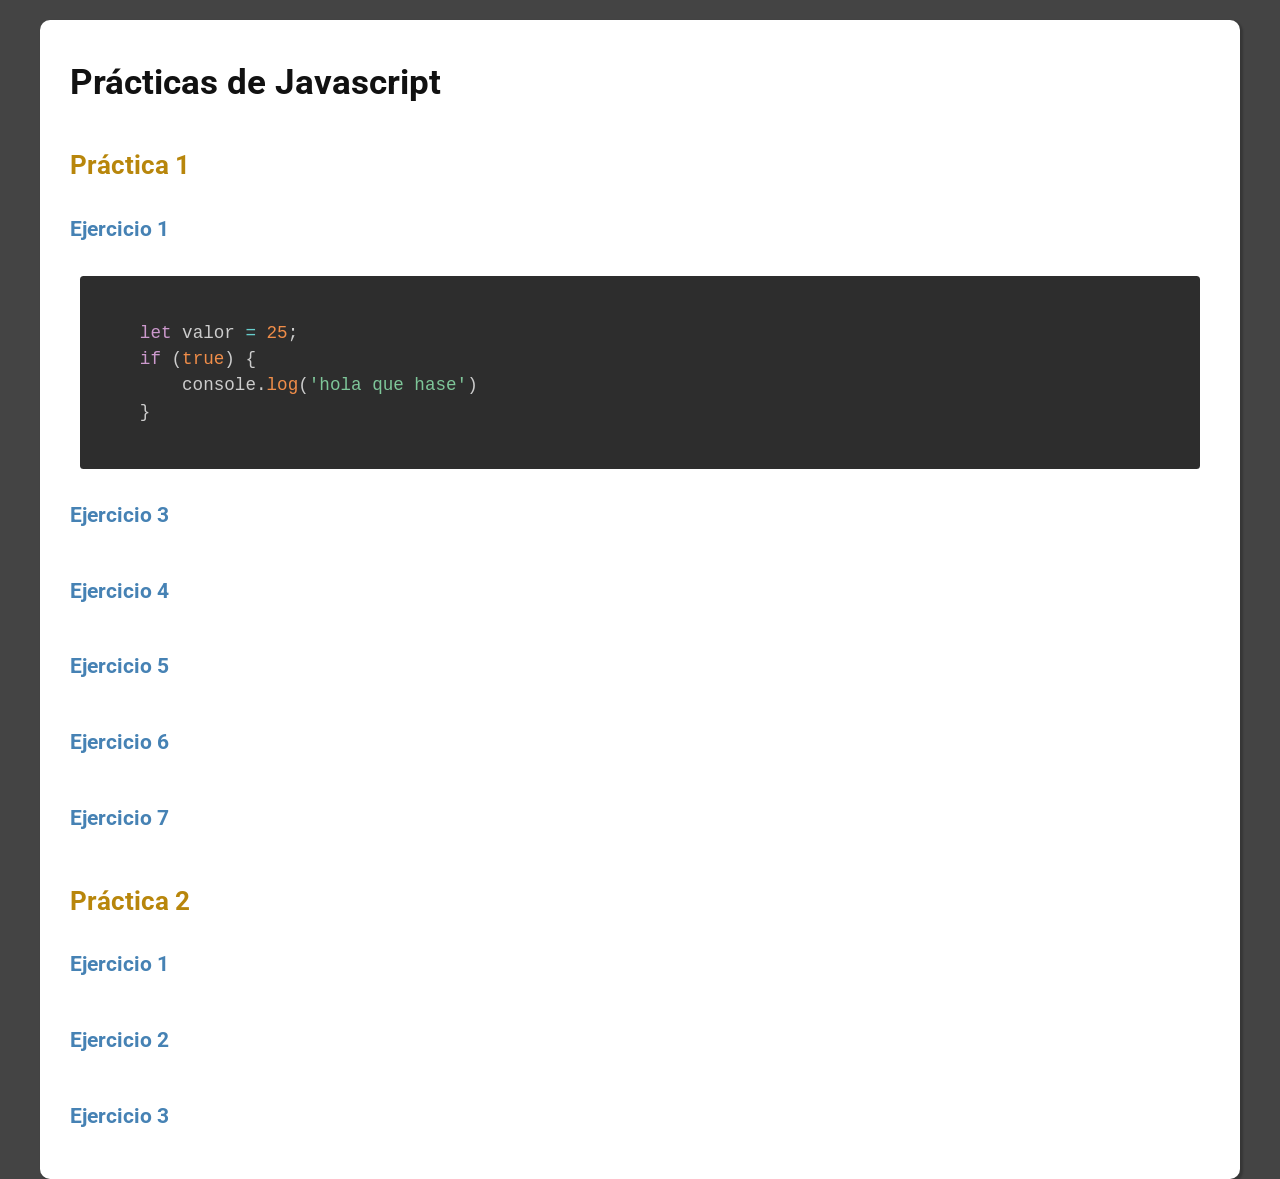
==== docs/index.html @ bc7af5c3 "add practices web" ====
<!DOCTYPE html>
<html lang="en">
<head>
    <!-- Este es una tipografía de Google Fonts -->
    <link rel="stylesheet" href="https://fonts.googleapis.com/css?family=Roboto">

    <!-- Picnic es una librería de CSS basada en clases (sólo hay que añadir class="loquequieras" al tag que necesites) -->
    <link rel="stylesheet" href="libs/picnic/picnic.css">

    <!-- Prism es una librería para dar estilos a los bloques de código, necesitamos también añadir un fichero js -->
    <link rel="stylesheet" href="libs/prism/prism.css">
    
    <link rel="stylesheet" href="styles.css">

    <meta charset="UTF-8">
    <meta name="viewport" content="width=device-width, initial-scale=1.0">

    <title>Prácticas</title>
</head>

<body>
    <div class="main-container">
        <h1>Prácticas de Javascript</h1>

        <article>
            <h2>Práctica 1</h2>
            <section>
                <h3 onclick="toggleFolded(event)">Ejercicio 1</h3>
                <div class="foldable">
                    <pre><code class="language-js">
    let valor = 25;
    if (true) {
        console.log('hola que hase')
    }
                    </code></pre>
                </div>
            </section>

            <section>
                <h3 onclick="toggleFolded(event)">Ejercicio 3</h3>
                <div class="foldable">

                </div>
            </section>

            <section>
                <h3 onclick="toggleFolded(event)">Ejercicio 4</h3>
                <div class="foldable">

                </div>
            </section>

            <section>
                <h3 onclick="toggleFolded(event)">Ejercicio 5</h3>
                <div class="foldable">

                </div>
            </section>

            <section>
                <h3 onclick="toggleFolded(event)">Ejercicio 6</h3>
                <div class="foldable">

                </div>
            </section>

            <section>
                <h3 onclick="toggleFolded(event)">Ejercicio 7</h3>
                <div class="foldable">

                </div>
            </section>
        </article>

        <article>
            <h2>Práctica 2</h2>
            <section>
                <h3 onclick="toggleFolded(event)">Ejercicio 1</h3>
                <div class="foldable">

                </div>
            </section>
            <section>
                <h3 onclick="toggleFolded(event)">Ejercicio 2</h3>
                <div class="foldable">
            
                </div>
            </section>
            <section>
                <h3 onclick="toggleFolded(event)">Ejercicio 3</h3>
                <div class="foldable">
            
                </div>
            </section>
        </article>
    </div>

    <!-- El script para que se vean los estilos en los bloques de código -->
    <script src="libs/prism/prism.js"></script>

    <!-- Mi script principal -->
    <script src="main.js"></script>

    <!-- Cargamos los ficheros de las prácticas -->
    <script src="practicas/practica1.js"></script>
    <script src="practicas/practica2.js"></script>
</body>
</html>
---- docs/libs/picnic/picnic.css ----
﻿html{font-family:sans-serif;-ms-text-size-adjust:100%;-webkit-text-size-adjust:100%}body{margin:0}article,aside,details,figcaption,figure,footer,header,hgroup,main,nav,section,summary{display:block}audio,canvas,progress,video{display:inline-block;vertical-align:baseline}audio:not([controls]){display:none;height:0}[hidden],template{display:none}a{background:transparent}a:active,a:hover{outline:0}abbr[title]{border-bottom:1px dotted}b,strong{font-weight:bold}dfn{font-style:italic}h1{font-size:2em;margin:.67em 0}mark{background:#fff;color:#111}small{font-size:80%}sub,sup{font-size:75%;line-height:0;position:relative;vertical-align:baseline}sup{top:-0.5em}sub{bottom:-0.25em}img{border:0}svg:not(:root){overflow:hidden}figure{margin:1em 40px}hr{-moz-box-sizing:content-box;box-sizing:content-box;height:0}pre{overflow:auto}code,kbd,pre,samp{font-family:monospace,monospace;font-size:1em}button,input,optgroup,select,textarea{color:inherit;font:inherit;margin:0}button{overflow:visible}button,select{text-transform:none}button,html input[type=button],input[type=reset],input[type=submit]{-webkit-appearance:button;cursor:pointer}button[disabled],input[disabled]{cursor:default}button::-moz-focus-inner,input::-moz-focus-inner{border:0;padding:0}input{line-height:normal}input[type=checkbox],input[type=radio]{box-sizing:border-box;padding:0}input[type=number]::-webkit-inner-spin-button,input[type=number]::-webkit-outer-spin-button{height:auto}input[type=search]::-webkit-search-cancel-button,input[type=search]::-webkit-search-decoration{-webkit-appearance:none}fieldset{border:0;padding:0}legend{border:0;padding:0}textarea{overflow:auto}optgroup{font-weight:bold}table{border-collapse:collapse;border-spacing:0}td,th{padding:0}*{box-sizing:inherit}html,body{font-family:Arial,Helvetica,sans-serif;box-sizing:border-box;height:100%}body{color:#111;font-size:1.1em;line-height:1.5;background:#fff}main{display:block}h1,h2,h3,h4,h5,h6{margin:0;padding:.6em 0}li{margin:0 0 .3em}a{color:#0074d9;text-decoration:none;box-shadow:none;transition:all .3s}code{padding:.3em .6em;font-size:.8em;background:#f5f5f5}pre{text-align:left;padding:.3em;background:#f5f5f5;border-radius:.2em}pre code{padding:0}blockquote{padding:0 0 0 1em;margin:0 0 0 .1em;box-shadow:inset 5px 0 rgba(17,17,17,.3)}label{cursor:pointer}[class^=icon-]:before,[class*=" icon-"]:before{margin:0 .6em 0 0}i[class^=icon-]:before,i[class*=" icon-"]:before{margin:0}.dropimage,button,.button,[type=submit],.label,[data-tooltip]:after{display:inline-block;text-align:center;letter-spacing:inherit;margin:0;padding:.3em .9em;vertical-align:middle;background:#0074d9;color:#fff;border:0;border-radius:.2em;width:auto;-webkit-touch-callout:none;-webkit-user-select:none;-khtml-user-select:none;-moz-user-select:none;-ms-user-select:none;user-select:none}.success.dropimage,button.success,.success.button,.success[type=submit],.success.label,.success[data-tooltip]:after{background:#2ecc40}.warning.dropimage,button.warning,.warning.button,.warning[type=submit],.warning.label,.warning[data-tooltip]:after{background:#ff851b}.error.dropimage,button.error,.error.button,.error[type=submit],.error.label,.error[data-tooltip]:after{background:#ff4136}.pseudo.dropimage,button.pseudo,.pseudo.button,.pseudo[type=submit],.pseudo.label,.pseudo[data-tooltip]:after{background-color:transparent;color:inherit}.label,[data-tooltip]:after{font-size:.6em;padding:.4em .6em;margin-left:1em;line-height:1}.dropimage,button,.button,[type=submit]{margin:.3em 0;cursor:pointer;transition:all .3s;border-radius:.2em;height:auto;vertical-align:baseline;box-shadow:0 0 rgba(17,17,17,0) inset}.dropimage:hover,button:hover,.button:hover,[type=submit]:hover,.dropimage:focus,button:focus,.button:focus,[type=submit]:focus{box-shadow:inset 0 0 0 99em rgba(255,255,255,.2);border:0}.pseudo.dropimage:hover,button.pseudo:hover,.pseudo.button:hover,.pseudo[type=submit]:hover,.pseudo.dropimage:focus,button.pseudo:focus,.pseudo.button:focus,.pseudo[type=submit]:focus{box-shadow:inset 0 0 0 99em rgba(17,17,17,.1)}.active.dropimage,button.active,.active.button,.active[type=submit],.dropimage:active,button:active,.button:active,[type=submit]:active{box-shadow:inset 0 0 0 99em rgba(17,17,17,.2)}[disabled].dropimage,button[disabled],[disabled].button,[disabled][type=submit]{cursor:default;box-shadow:none;background:#aaa}:checked+.toggle,:checked+.toggle:hover{box-shadow:inset 0 0 0 99em rgba(17,17,17,.2)}[type]+.toggle{padding:.3em .9em;margin-right:0}[type]+.toggle:after,[type]+.toggle:before{display:none}input,textarea,.select select{line-height:1.5;margin:0;height:2.1em;padding:.3em .6em;border:1px solid #aaa;background-color:#fff;border-radius:.2em;transition:all .3s;width:100%}input:focus,textarea:focus,.select select:focus{border:1px solid #0074d9;outline:0}textarea{height:auto}[type=file],[type=color]{cursor:pointer}[type=file]{height:auto}select{background:#fff url([data-uri]) no-repeat scroll 95% center/10px 15px;background-position:calc(100% - 15px) center;border:1px solid #aaa;border-radius:.2em;cursor:pointer;width:100%;height:2.2em;box-sizing:border-box;padding:.3em .45em;transition:all .3s;-moz-appearance:none;-webkit-appearance:none;appearance:none}select::-ms-expand{display:none}select:focus,select:active{border:1px solid #0074d9;transition:outline 0s}select:-moz-focusring{color:transparent;text-shadow:0 0 0 #111}select option{font-size:inherit;padding:.45em}select[multiple]{height:auto;background:none;padding:0}[type=checkbox],[type=radio]{opacity:0;width:0;position:absolute;display:inline-block}[type=checkbox]+.checkable:hover:before,[type=radio]+.checkable:hover:before,[type=checkbox]:focus+.checkable:before,[type=radio]:focus+.checkable:before{border:1px solid #0074d9}[type=checkbox]+.checkable,[type=radio]+.checkable{position:relative;cursor:pointer;padding-left:1.5em;margin-right:.6em}[type=checkbox]+.checkable:before,[type=radio]+.checkable:before,[type=checkbox]+.checkable:after,[type=radio]+.checkable:after{content:"";position:absolute;display:inline-block;left:0;top:50%;transform:translateY(-50%);font-size:1em;line-height:1em;color:transparent;font-family:sans;text-align:center;box-sizing:border-box;width:1em;height:1em;border-radius:50%;transition:all .3s}[type=checkbox]+.checkable:before,[type=radio]+.checkable:before{border:1px solid #aaa}[type=checkbox]:checked+.checkable:after,[type=radio]:checked+.checkable:after{background:#111;transform:scale(0.5) translateY(-100%)}[type=checkbox]+.checkable:before{border-radius:.2em}[type=checkbox]+.checkable:after{content:"✔";background:none;transform:scale(2) translateY(-25%);visibility:hidden;opacity:0}[type=checkbox]:checked+.checkable:after{color:#111;background:none;transform:translateY(-50%);transition:all .3s;visibility:visible;opacity:1}table{text-align:left}td,th{padding:.3em 2.4em .3em .6em}th{text-align:left;font-weight:900;color:#fff;background-color:#0074d9}.success th{background-color:#2ecc40}.warning th{background-color:#ff851b}.error th{background-color:#ff4136}.dull th{background-color:#aaa}tr:nth-child(even){background:rgba(17,17,17,.05)}.flex{display:-ms-flexbox;display:flex;margin-left:-0.6em;width:calc(100% + 0.6em);flex-wrap:wrap;transition:all .3s ease}.flex>*{box-sizing:border-box;flex:1 1 auto;padding-left:.6em;padding-bottom:.6em}.flex[class*=one]>*,.flex[class*=two]>*,.flex[class*=three]>*,.flex[class*=four]>*,.flex[class*=five]>*,.flex[class*=six]>*,.flex[class*=seven]>*,.flex[class*=eight]>*,.flex[class*=nine]>*,.flex[class*=ten]>*,.flex[class*=eleven]>*,.flex[class*=twelve]>*{flex-grow:0}.flex.grow>*{flex-grow:1}.center{justify-content:center}.one>*{width:100%}.two>*{width:50%}.three>*{width:33.33333%}.four>*{width:25%}.five>*{width:20%}.six>*{width:16.66666%}.seven>*{width:14.28571%}.eight>*{width:12.5%}.nine>*{width:11.11111%}.ten>*{width:10%}.eleven>*{width:9.09091%}.twelve>*{width:8.33333%}@media all and (min-width: 500px){.one-500>*{width:100%}.two-500>*{width:50%}.three-500>*{width:33.33333%}.four-500>*{width:25%}.five-500>*{width:20%}.six-500>*{width:16.66666%}.seven-500>*{width:14.28571%}.eight-500>*{width:12.5%}.nine-500>*{width:11.11111%}.ten-500>*{width:10%}.eleven-500>*{width:9.09091%}.twelve-500>*{width:8.33333%}}@media all and (min-width: 600px){.one-600>*{width:100%}.two-600>*{width:50%}.three-600>*{width:33.33333%}.four-600>*{width:25%}.five-600>*{width:20%}.six-600>*{width:16.66666%}.seven-600>*{width:14.28571%}.eight-600>*{width:12.5%}.nine-600>*{width:11.11111%}.ten-600>*{width:10%}.eleven-600>*{width:9.09091%}.twelve-600>*{width:8.33333%}}@media all and (min-width: 700px){.one-700>*{width:100%}.two-700>*{width:50%}.three-700>*{width:33.33333%}.four-700>*{width:25%}.five-700>*{width:20%}.six-700>*{width:16.66666%}.seven-700>*{width:14.28571%}.eight-700>*{width:12.5%}.nine-700>*{width:11.11111%}.ten-700>*{width:10%}.eleven-700>*{width:9.09091%}.twelve-700>*{width:8.33333%}}@media all and (min-width: 800px){.one-800>*{width:100%}.two-800>*{width:50%}.three-800>*{width:33.33333%}.four-800>*{width:25%}.five-800>*{width:20%}.six-800>*{width:16.66666%}.seven-800>*{width:14.28571%}.eight-800>*{width:12.5%}.nine-800>*{width:11.11111%}.ten-800>*{width:10%}.eleven-800>*{width:9.09091%}.twelve-800>*{width:8.33333%}}@media all and (min-width: 900px){.one-900>*{width:100%}.two-900>*{width:50%}.three-900>*{width:33.33333%}.four-900>*{width:25%}.five-900>*{width:20%}.six-900>*{width:16.66666%}.seven-900>*{width:14.28571%}.eight-900>*{width:12.5%}.nine-900>*{width:11.11111%}.ten-900>*{width:10%}.eleven-900>*{width:9.09091%}.twelve-900>*{width:8.33333%}}@media all and (min-width: 1000px){.one-1000>*{width:100%}.two-1000>*{width:50%}.three-1000>*{width:33.33333%}.four-1000>*{width:25%}.five-1000>*{width:20%}.six-1000>*{width:16.66666%}.seven-1000>*{width:14.28571%}.eight-1000>*{width:12.5%}.nine-1000>*{width:11.11111%}.ten-1000>*{width:10%}.eleven-1000>*{width:9.09091%}.twelve-1000>*{width:8.33333%}}@media all and (min-width: 1100px){.one-1100>*{width:100%}.two-1100>*{width:50%}.three-1100>*{width:33.33333%}.four-1100>*{width:25%}.five-1100>*{width:20%}.six-1100>*{width:16.66666%}.seven-1100>*{width:14.28571%}.eight-1100>*{width:12.5%}.nine-1100>*{width:11.11111%}.ten-1100>*{width:10%}.eleven-1100>*{width:9.09091%}.twelve-1100>*{width:8.33333%}}@media all and (min-width: 1200px){.one-1200>*{width:100%}.two-1200>*{width:50%}.three-1200>*{width:33.33333%}.four-1200>*{width:25%}.five-1200>*{width:20%}.six-1200>*{width:16.66666%}.seven-1200>*{width:14.28571%}.eight-1200>*{width:12.5%}.nine-1200>*{width:11.11111%}.ten-1200>*{width:10%}.eleven-1200>*{width:9.09091%}.twelve-1200>*{width:8.33333%}}@media all and (min-width: 1300px){.one-1300>*{width:100%}.two-1300>*{width:50%}.three-1300>*{width:33.33333%}.four-1300>*{width:25%}.five-1300>*{width:20%}.six-1300>*{width:16.66666%}.seven-1300>*{width:14.28571%}.eight-1300>*{width:12.5%}.nine-1300>*{width:11.11111%}.ten-1300>*{width:10%}.eleven-1300>*{width:9.09091%}.twelve-1300>*{width:8.33333%}}@media all and (min-width: 1400px){.one-1400>*{width:100%}.two-1400>*{width:50%}.three-1400>*{width:33.33333%}.four-1400>*{width:25%}.five-1400>*{width:20%}.six-1400>*{width:16.66666%}.seven-1400>*{width:14.28571%}.eight-1400>*{width:12.5%}.nine-1400>*{width:11.11111%}.ten-1400>*{width:10%}.eleven-1400>*{width:9.09091%}.twelve-1400>*{width:8.33333%}}@media all and (min-width: 1500px){.one-1500>*{width:100%}.two-1500>*{width:50%}.three-1500>*{width:33.33333%}.four-1500>*{width:25%}.five-1500>*{width:20%}.six-1500>*{width:16.66666%}.seven-1500>*{width:14.28571%}.eight-1500>*{width:12.5%}.nine-1500>*{width:11.11111%}.ten-1500>*{width:10%}.eleven-1500>*{width:9.09091%}.twelve-1500>*{width:8.33333%}}@media all and (min-width: 1600px){.one-1600>*{width:100%}.two-1600>*{width:50%}.three-1600>*{width:33.33333%}.four-1600>*{width:25%}.five-1600>*{width:20%}.six-1600>*{width:16.66666%}.seven-1600>*{width:14.28571%}.eight-1600>*{width:12.5%}.nine-1600>*{width:11.11111%}.ten-1600>*{width:10%}.eleven-1600>*{width:9.09091%}.twelve-1600>*{width:8.33333%}}@media all and (min-width: 1700px){.one-1700>*{width:100%}.two-1700>*{width:50%}.three-1700>*{width:33.33333%}.four-1700>*{width:25%}.five-1700>*{width:20%}.six-1700>*{width:16.66666%}.seven-1700>*{width:14.28571%}.eight-1700>*{width:12.5%}.nine-1700>*{width:11.11111%}.ten-1700>*{width:10%}.eleven-1700>*{width:9.09091%}.twelve-1700>*{width:8.33333%}}@media all and (min-width: 1800px){.one-1800>*{width:100%}.two-1800>*{width:50%}.three-1800>*{width:33.33333%}.four-1800>*{width:25%}.five-1800>*{width:20%}.six-1800>*{width:16.66666%}.seven-1800>*{width:14.28571%}.eight-1800>*{width:12.5%}.nine-1800>*{width:11.11111%}.ten-1800>*{width:10%}.eleven-1800>*{width:9.09091%}.twelve-1800>*{width:8.33333%}}@media all and (min-width: 1900px){.one-1900>*{width:100%}.two-1900>*{width:50%}.three-1900>*{width:33.33333%}.four-1900>*{width:25%}.five-1900>*{width:20%}.six-1900>*{width:16.66666%}.seven-1900>*{width:14.28571%}.eight-1900>*{width:12.5%}.nine-1900>*{width:11.11111%}.ten-1900>*{width:10%}.eleven-1900>*{width:9.09091%}.twelve-1900>*{width:8.33333%}}@media all and (min-width: 2000px){.one-2000>*{width:100%}.two-2000>*{width:50%}.three-2000>*{width:33.33333%}.four-2000>*{width:25%}.five-2000>*{width:20%}.six-2000>*{width:16.66666%}.seven-2000>*{width:14.28571%}.eight-2000>*{width:12.5%}.nine-2000>*{width:11.11111%}.ten-2000>*{width:10%}.eleven-2000>*{width:9.09091%}.twelve-2000>*{width:8.33333%}}.full{width:100%}.half{width:50%}.third{width:33.33333%}.two-third{width:66.66666%}.fourth{width:25%}.three-fourth{width:75%}.fifth{width:20%}.two-fifth{width:40%}.three-fifth{width:60%}.four-fifth{width:80%}.sixth{width:16.66666%}.none{display:none}@media all and (min-width: 500px){.full-500{width:100%;display:block}.half-500{width:50%;display:block}.third-500{width:33.33333%;display:block}.two-third-500{width:66.66666%;display:block}.fourth-500{width:25%;display:block}.three-fourth-500{width:75%;display:block}.fifth-500{width:20%;display:block}.two-fifth-500{width:40%;display:block}.three-fifth-500{width:60%;display:block}.four-fifth-500{width:80%;display:block}.sixth-500{width:16.66666%;display:block}}@media all and (min-width: 600px){.full-600{width:100%;display:block}.half-600{width:50%;display:block}.third-600{width:33.33333%;display:block}.two-third-600{width:66.66666%;display:block}.fourth-600{width:25%;display:block}.three-fourth-600{width:75%;display:block}.fifth-600{width:20%;display:block}.two-fifth-600{width:40%;display:block}.three-fifth-600{width:60%;display:block}.four-fifth-600{width:80%;display:block}.sixth-600{width:16.66666%;display:block}}@media all and (min-width: 700px){.full-700{width:100%;display:block}.half-700{width:50%;display:block}.third-700{width:33.33333%;display:block}.two-third-700{width:66.66666%;display:block}.fourth-700{width:25%;display:block}.three-fourth-700{width:75%;display:block}.fifth-700{width:20%;display:block}.two-fifth-700{width:40%;display:block}.three-fifth-700{width:60%;display:block}.four-fifth-700{width:80%;display:block}.sixth-700{width:16.66666%;display:block}}@media all and (min-width: 800px){.full-800{width:100%;display:block}.half-800{width:50%;display:block}.third-800{width:33.33333%;display:block}.two-third-800{width:66.66666%;display:block}.fourth-800{width:25%;display:block}.three-fourth-800{width:75%;display:block}.fifth-800{width:20%;display:block}.two-fifth-800{width:40%;display:block}.three-fifth-800{width:60%;display:block}.four-fifth-800{width:80%;display:block}.sixth-800{width:16.66666%;display:block}}@media all and (min-width: 900px){.full-900{width:100%;display:block}.half-900{width:50%;display:block}.third-900{width:33.33333%;display:block}.two-third-900{width:66.66666%;display:block}.fourth-900{width:25%;display:block}.three-fourth-900{width:75%;display:block}.fifth-900{width:20%;display:block}.two-fifth-900{width:40%;display:block}.three-fifth-900{width:60%;display:block}.four-fifth-900{width:80%;display:block}.sixth-900{width:16.66666%;display:block}}@media all and (min-width: 1000px){.full-1000{width:100%;display:block}.half-1000{width:50%;display:block}.third-1000{width:33.33333%;display:block}.two-third-1000{width:66.66666%;display:block}.fourth-1000{width:25%;display:block}.three-fourth-1000{width:75%;display:block}.fifth-1000{width:20%;display:block}.two-fifth-1000{width:40%;display:block}.three-fifth-1000{width:60%;display:block}.four-fifth-1000{width:80%;display:block}.sixth-1000{width:16.66666%;display:block}}@media all and (min-width: 1100px){.full-1100{width:100%;display:block}.half-1100{width:50%;display:block}.third-1100{width:33.33333%;display:block}.two-third-1100{width:66.66666%;display:block}.fourth-1100{width:25%;display:block}.three-fourth-1100{width:75%;display:block}.fifth-1100{width:20%;display:block}.two-fifth-1100{width:40%;display:block}.three-fifth-1100{width:60%;display:block}.four-fifth-1100{width:80%;display:block}.sixth-1100{width:16.66666%;display:block}}@media all and (min-width: 1200px){.full-1200{width:100%;display:block}.half-1200{width:50%;display:block}.third-1200{width:33.33333%;display:block}.two-third-1200{width:66.66666%;display:block}.fourth-1200{width:25%;display:block}.three-fourth-1200{width:75%;display:block}.fifth-1200{width:20%;display:block}.two-fifth-1200{width:40%;display:block}.three-fifth-1200{width:60%;display:block}.four-fifth-1200{width:80%;display:block}.sixth-1200{width:16.66666%;display:block}}@media all and (min-width: 1300px){.full-1300{width:100%;display:block}.half-1300{width:50%;display:block}.third-1300{width:33.33333%;display:block}.two-third-1300{width:66.66666%;display:block}.fourth-1300{width:25%;display:block}.three-fourth-1300{width:75%;display:block}.fifth-1300{width:20%;display:block}.two-fifth-1300{width:40%;display:block}.three-fifth-1300{width:60%;display:block}.four-fifth-1300{width:80%;display:block}.sixth-1300{width:16.66666%;display:block}}@media all and (min-width: 1400px){.full-1400{width:100%;display:block}.half-1400{width:50%;display:block}.third-1400{width:33.33333%;display:block}.two-third-1400{width:66.66666%;display:block}.fourth-1400{width:25%;display:block}.three-fourth-1400{width:75%;display:block}.fifth-1400{width:20%;display:block}.two-fifth-1400{width:40%;display:block}.three-fifth-1400{width:60%;display:block}.four-fifth-1400{width:80%;display:block}.sixth-1400{width:16.66666%;display:block}}@media all and (min-width: 1500px){.full-1500{width:100%;display:block}.half-1500{width:50%;display:block}.third-1500{width:33.33333%;display:block}.two-third-1500{width:66.66666%;display:block}.fourth-1500{width:25%;display:block}.three-fourth-1500{width:75%;display:block}.fifth-1500{width:20%;display:block}.two-fifth-1500{width:40%;display:block}.three-fifth-1500{width:60%;display:block}.four-fifth-1500{width:80%;display:block}.sixth-1500{width:16.66666%;display:block}}@media all and (min-width: 1600px){.full-1600{width:100%;display:block}.half-1600{width:50%;display:block}.third-1600{width:33.33333%;display:block}.two-third-1600{width:66.66666%;display:block}.fourth-1600{width:25%;display:block}.three-fourth-1600{width:75%;display:block}.fifth-1600{width:20%;display:block}.two-fifth-1600{width:40%;display:block}.three-fifth-1600{width:60%;display:block}.four-fifth-1600{width:80%;display:block}.sixth-1600{width:16.66666%;display:block}}@media all and (min-width: 1700px){.full-1700{width:100%;display:block}.half-1700{width:50%;display:block}.third-1700{width:33.33333%;display:block}.two-third-1700{width:66.66666%;display:block}.fourth-1700{width:25%;display:block}.three-fourth-1700{width:75%;display:block}.fifth-1700{width:20%;display:block}.two-fifth-1700{width:40%;display:block}.three-fifth-1700{width:60%;display:block}.four-fifth-1700{width:80%;display:block}.sixth-1700{width:16.66666%;display:block}}@media all and (min-width: 1800px){.full-1800{width:100%;display:block}.half-1800{width:50%;display:block}.third-1800{width:33.33333%;display:block}.two-third-1800{width:66.66666%;display:block}.fourth-1800{width:25%;display:block}.three-fourth-1800{width:75%;display:block}.fifth-1800{width:20%;display:block}.two-fifth-1800{width:40%;display:block}.three-fifth-1800{width:60%;display:block}.four-fifth-1800{width:80%;display:block}.sixth-1800{width:16.66666%;display:block}}@media all and (min-width: 1900px){.full-1900{width:100%;display:block}.half-1900{width:50%;display:block}.third-1900{width:33.33333%;display:block}.two-third-1900{width:66.66666%;display:block}.fourth-1900{width:25%;display:block}.three-fourth-1900{width:75%;display:block}.fifth-1900{width:20%;display:block}.two-fifth-1900{width:40%;display:block}.three-fifth-1900{width:60%;display:block}.four-fifth-1900{width:80%;display:block}.sixth-1900{width:16.66666%;display:block}}@media all and (min-width: 2000px){.full-2000{width:100%;display:block}.half-2000{width:50%;display:block}.third-2000{width:33.33333%;display:block}.two-third-2000{width:66.66666%;display:block}.fourth-2000{width:25%;display:block}.three-fourth-2000{width:75%;display:block}.fifth-2000{width:20%;display:block}.two-fifth-2000{width:40%;display:block}.three-fifth-2000{width:60%;display:block}.four-fifth-2000{width:80%;display:block}.sixth-2000{width:16.66666%;display:block}}@media all and (min-width: 500px){.none-500{display:none}}@media all and (min-width: 600px){.none-600{display:none}}@media all and (min-width: 700px){.none-700{display:none}}@media all and (min-width: 800px){.none-800{display:none}}@media all and (min-width: 900px){.none-900{display:none}}@media all and (min-width: 1000px){.none-1000{display:none}}@media all and (min-width: 1100px){.none-1100{display:none}}@media all and (min-width: 1200px){.none-1200{display:none}}@media all and (min-width: 1300px){.none-1300{display:none}}@media all and (min-width: 1400px){.none-1400{display:none}}@media all and (min-width: 1500px){.none-1500{display:none}}@media all and (min-width: 1600px){.none-1600{display:none}}@media all and (min-width: 1700px){.none-1700{display:none}}@media all and (min-width: 1800px){.none-1800{display:none}}@media all and (min-width: 1900px){.none-1900{display:none}}@media all and (min-width: 2000px){.none-2000{display:none}}.off-none{margin-left:0}.off-half{margin-left:50%}.off-third{margin-left:33.33333%}.off-two-third{margin-left:66.66666%}.off-fourth{margin-left:25%}.off-three-fourth{margin-left:75%}.off-fifth{margin-left:20%}.off-two-fifth{margin-left:40%}.off-three-fifth{margin-left:60%}.off-four-fifth{margin-left:80%}.off-sixth{margin-left:16.66666%}@media all and (min-width: 500px){.off-none-500{margin-left:0}.off-half-500{margin-left:50%}.off-third-500{margin-left:33.33333%}.off-two-third-500{margin-left:66.66666%}.off-fourth-500{margin-left:25%}.off-three-fourth-500{margin-left:75%}.off-fifth-500{margin-left:20%}.off-two-fifth-500{margin-left:40%}.off-three-fifth-500{margin-left:60%}.off-four-fifth-500{margin-left:80%}.off-sixth-500{margin-left:16.66666%}}@media all and (min-width: 600px){.off-none-600{margin-left:0}.off-half-600{margin-left:50%}.off-third-600{margin-left:33.33333%}.off-two-third-600{margin-left:66.66666%}.off-fourth-600{margin-left:25%}.off-three-fourth-600{margin-left:75%}.off-fifth-600{margin-left:20%}.off-two-fifth-600{margin-left:40%}.off-three-fifth-600{margin-left:60%}.off-four-fifth-600{margin-left:80%}.off-sixth-600{margin-left:16.66666%}}@media all and (min-width: 700px){.off-none-700{margin-left:0}.off-half-700{margin-left:50%}.off-third-700{margin-left:33.33333%}.off-two-third-700{margin-left:66.66666%}.off-fourth-700{margin-left:25%}.off-three-fourth-700{margin-left:75%}.off-fifth-700{margin-left:20%}.off-two-fifth-700{margin-left:40%}.off-three-fifth-700{margin-left:60%}.off-four-fifth-700{margin-left:80%}.off-sixth-700{margin-left:16.66666%}}@media all and (min-width: 800px){.off-none-800{margin-left:0}.off-half-800{margin-left:50%}.off-third-800{margin-left:33.33333%}.off-two-third-800{margin-left:66.66666%}.off-fourth-800{margin-left:25%}.off-three-fourth-800{margin-left:75%}.off-fifth-800{margin-left:20%}.off-two-fifth-800{margin-left:40%}.off-three-fifth-800{margin-left:60%}.off-four-fifth-800{margin-left:80%}.off-sixth-800{margin-left:16.66666%}}@media all and (min-width: 900px){.off-none-900{margin-left:0}.off-half-900{margin-left:50%}.off-third-900{margin-left:33.33333%}.off-two-third-900{margin-left:66.66666%}.off-fourth-900{margin-left:25%}.off-three-fourth-900{margin-left:75%}.off-fifth-900{margin-left:20%}.off-two-fifth-900{margin-left:40%}.off-three-fifth-900{margin-left:60%}.off-four-fifth-900{margin-left:80%}.off-sixth-900{margin-left:16.66666%}}@media all and (min-width: 1000px){.off-none-1000{margin-left:0}.off-half-1000{margin-left:50%}.off-third-1000{margin-left:33.33333%}.off-two-third-1000{margin-left:66.66666%}.off-fourth-1000{margin-left:25%}.off-three-fourth-1000{margin-left:75%}.off-fifth-1000{margin-left:20%}.off-two-fifth-1000{margin-left:40%}.off-three-fifth-1000{margin-left:60%}.off-four-fifth-1000{margin-left:80%}.off-sixth-1000{margin-left:16.66666%}}@media all and (min-width: 1100px){.off-none-1100{margin-left:0}.off-half-1100{margin-left:50%}.off-third-1100{margin-left:33.33333%}.off-two-third-1100{margin-left:66.66666%}.off-fourth-1100{margin-left:25%}.off-three-fourth-1100{margin-left:75%}.off-fifth-1100{margin-left:20%}.off-two-fifth-1100{margin-left:40%}.off-three-fifth-1100{margin-left:60%}.off-four-fifth-1100{margin-left:80%}.off-sixth-1100{margin-left:16.66666%}}@media all and (min-width: 1200px){.off-none-1200{margin-left:0}.off-half-1200{margin-left:50%}.off-third-1200{margin-left:33.33333%}.off-two-third-1200{margin-left:66.66666%}.off-fourth-1200{margin-left:25%}.off-three-fourth-1200{margin-left:75%}.off-fifth-1200{margin-left:20%}.off-two-fifth-1200{margin-left:40%}.off-three-fifth-1200{margin-left:60%}.off-four-fifth-1200{margin-left:80%}.off-sixth-1200{margin-left:16.66666%}}@media all and (min-width: 1300px){.off-none-1300{margin-left:0}.off-half-1300{margin-left:50%}.off-third-1300{margin-left:33.33333%}.off-two-third-1300{margin-left:66.66666%}.off-fourth-1300{margin-left:25%}.off-three-fourth-1300{margin-left:75%}.off-fifth-1300{margin-left:20%}.off-two-fifth-1300{margin-left:40%}.off-three-fifth-1300{margin-left:60%}.off-four-fifth-1300{margin-left:80%}.off-sixth-1300{margin-left:16.66666%}}@media all and (min-width: 1400px){.off-none-1400{margin-left:0}.off-half-1400{margin-left:50%}.off-third-1400{margin-left:33.33333%}.off-two-third-1400{margin-left:66.66666%}.off-fourth-1400{margin-left:25%}.off-three-fourth-1400{margin-left:75%}.off-fifth-1400{margin-left:20%}.off-two-fifth-1400{margin-left:40%}.off-three-fifth-1400{margin-left:60%}.off-four-fifth-1400{margin-left:80%}.off-sixth-1400{margin-left:16.66666%}}@media all and (min-width: 1500px){.off-none-1500{margin-left:0}.off-half-1500{margin-left:50%}.off-third-1500{margin-left:33.33333%}.off-two-third-1500{margin-left:66.66666%}.off-fourth-1500{margin-left:25%}.off-three-fourth-1500{margin-left:75%}.off-fifth-1500{margin-left:20%}.off-two-fifth-1500{margin-left:40%}.off-three-fifth-1500{margin-left:60%}.off-four-fifth-1500{margin-left:80%}.off-sixth-1500{margin-left:16.66666%}}@media all and (min-width: 1600px){.off-none-1600{margin-left:0}.off-half-1600{margin-left:50%}.off-third-1600{margin-left:33.33333%}.off-two-third-1600{margin-left:66.66666%}.off-fourth-1600{margin-left:25%}.off-three-fourth-1600{margin-left:75%}.off-fifth-1600{margin-left:20%}.off-two-fifth-1600{margin-left:40%}.off-three-fifth-1600{margin-left:60%}.off-four-fifth-1600{margin-left:80%}.off-sixth-1600{margin-left:16.66666%}}@media all and (min-width: 1700px){.off-none-1700{margin-left:0}.off-half-1700{margin-left:50%}.off-third-1700{margin-left:33.33333%}.off-two-third-1700{margin-left:66.66666%}.off-fourth-1700{margin-left:25%}.off-three-fourth-1700{margin-left:75%}.off-fifth-1700{margin-left:20%}.off-two-fifth-1700{margin-left:40%}.off-three-fifth-1700{margin-left:60%}.off-four-fifth-1700{margin-left:80%}.off-sixth-1700{margin-left:16.66666%}}@media all and (min-width: 1800px){.off-none-1800{margin-left:0}.off-half-1800{margin-left:50%}.off-third-1800{margin-left:33.33333%}.off-two-third-1800{margin-left:66.66666%}.off-fourth-1800{margin-left:25%}.off-three-fourth-1800{margin-left:75%}.off-fifth-1800{margin-left:20%}.off-two-fifth-1800{margin-left:40%}.off-three-fifth-1800{margin-left:60%}.off-four-fifth-1800{margin-left:80%}.off-sixth-1800{margin-left:16.66666%}}@media all and (min-width: 1900px){.off-none-1900{margin-left:0}.off-half-1900{margin-left:50%}.off-third-1900{margin-left:33.33333%}.off-two-third-1900{margin-left:66.66666%}.off-fourth-1900{margin-left:25%}.off-three-fourth-1900{margin-left:75%}.off-fifth-1900{margin-left:20%}.off-two-fifth-1900{margin-left:40%}.off-three-fifth-1900{margin-left:60%}.off-four-fifth-1900{margin-left:80%}.off-sixth-1900{margin-left:16.66666%}}@media all and (min-width: 2000px){.off-none-2000{margin-left:0}.off-half-2000{margin-left:50%}.off-third-2000{margin-left:33.33333%}.off-two-third-2000{margin-left:66.66666%}.off-fourth-2000{margin-left:25%}.off-three-fourth-2000{margin-left:75%}.off-fifth-2000{margin-left:20%}.off-two-fifth-2000{margin-left:40%}.off-three-fifth-2000{margin-left:60%}.off-four-fifth-2000{margin-left:80%}.off-sixth-2000{margin-left:16.66666%}}nav{position:fixed;top:0;left:0;right:0;height:3em;padding:0 .6em;background:#fff;box-shadow:0 0 .2em rgba(170,170,170,.2);z-index:10000;transition:all .3s;transform-style:preserve-3d}nav .brand,nav .menu,nav .burger{float:right;position:relative;top:50%;-webkit-transform:translateY(-50%);transform:translateY(-50%)}nav .brand{font-weight:700;float:left;padding:0 .6em;max-width:50%;white-space:nowrap;color:inherit}nav .brand *{vertical-align:middle}nav .logo{height:2em;margin-right:.3em}nav .select::after{height:calc(100% - 1px);padding:0;line-height:2.4em}nav .menu>*{margin-right:.6em}nav .burger{display:none}@media all and (max-width: 60em){nav .burger{display:inline-block;cursor:pointer;bottom:-1000em;margin:0;-webkit-tap-highlight-color:transparent}nav .burger~.menu,nav .show:checked~.burger{position:fixed;min-height:100%;top:0;right:0;bottom:-1000em;margin:0;background:#fff;transition:all .5s ease;transform:none}nav .burger~.menu{z-index:11}nav .show:checked~.burger{color:transparent;width:100%;border-radius:0;background:rgba(17,17,17,.2);transition:all .5s ease}nav .show~.menu{width:70%;max-width:300px;transform-origin:center right;transition:all .25s ease;transform:scaleX(0)}nav .show~.menu>*{transform:translateX(100%);transition:all 0s ease .5s}nav .show:checked~.menu>*:nth-child(1){transition:all .5s cubic-bezier(0.645, 0.045, 0.355, 1) 0s}nav .show:checked~.menu>*:nth-child(2){transition:all .5s cubic-bezier(0.645, 0.045, 0.355, 1) .1s}nav .show:checked~.menu>*:nth-child(3){transition:all .5s cubic-bezier(0.645, 0.045, 0.355, 1) .2s}nav .show:checked~.menu>*:nth-child(4){transition:all .5s cubic-bezier(0.645, 0.045, 0.355, 1) .3s}nav .show:checked~.menu>*:nth-child(5){transition:all .5s cubic-bezier(0.645, 0.045, 0.355, 1) .4s}nav .show:checked~.menu>*:nth-child(6){transition:all .5s cubic-bezier(0.645, 0.045, 0.355, 1) .5s}nav .show:checked~.menu{transform:scaleX(1)}nav .show:checked~.menu>*{transform:translateX(0);transition:all .5s ease-in-out .6s}nav .burger~.menu>*{display:block;margin:.3em;text-align:left;max-width:calc(100% - 0.6em)}nav .burger~.menu>a{padding:.3em .9em}}.stack,.stack .toggle{margin-top:0;margin-bottom:0;display:block;width:100%;text-align:left;border-radius:0}.stack:first-child,.stack:first-child .toggle{border-top-left-radius:.2em;border-top-right-radius:.2em}.stack:last-child,.stack:last-child .toggle{border-bottom-left-radius:.2em;border-bottom-right-radius:.2em}input.stack,textarea.stack,select.stack{transition:border-bottom 0 ease 0;border-bottom-width:0}input.stack:last-child,textarea.stack:last-child,select.stack:last-child{border-bottom-width:1px}input.stack:focus+input,input.stack:focus+textarea,input.stack:focus+select,textarea.stack:focus+input,textarea.stack:focus+textarea,textarea.stack:focus+select,select.stack:focus+input,select.stack:focus+textarea,select.stack:focus+select{border-top-color:#0074d9}.modal .overlay~*,.card{position:relative;box-shadow:none;border-radius:.2em;border:1px solid #aaa;overflow:hidden;text-align:left;background:#fff;margin-bottom:.6em;padding:0;transition:all .3s ease}.modal .overlay~.hidden,.hidden.card,.modal .overlay~:checked+*,.modal .overlay:checked+*,:checked+.card{font-size:0;padding:0;margin:0;border:0}.modal .overlay~*>*,.card>*{max-width:100%;display:block}.modal .overlay~*>*:last-child,.card>*:last-child{margin-bottom:0}.modal .overlay~* header,.card header,.modal .overlay~* section,.card section,.modal .overlay~*>p,.card>p{padding:.6em .8em}.modal .overlay~* section,.card section{padding:.6em .8em 0}.modal .overlay~* hr,.card hr{border:none;height:1px;background-color:#aaa}.modal .overlay~* header,.card header{font-weight:bold;position:relative;border-bottom:1px solid #aaa}.modal .overlay~* header h1,.card header h1,.modal .overlay~* header h2,.card header h2,.modal .overlay~* header h3,.card header h3,.modal .overlay~* header h4,.card header h4,.modal .overlay~* header h5,.card header h5,.modal .overlay~* header h6,.card header h6{padding:0;margin:0 2em 0 0;line-height:1;display:inline-block;vertical-align:text-bottom}.modal .overlay~* header:last-child,.card header:last-child{border-bottom:0}.modal .overlay~* footer,.card footer{padding:.8em}.modal .overlay~* p,.card p{margin:.3em 0}.modal .overlay~* p:first-child,.card p:first-child{margin-top:0}.modal .overlay~* p:last-child,.card p:last-child{margin-bottom:0}.modal .overlay~*>p,.card>p{margin:0;padding-right:2.5em}.modal .overlay~* .close,.card .close{position:absolute;top:.4em;right:.3em;font-size:1.2em;padding:0 .5em;cursor:pointer;width:auto}.modal .overlay~* .close:hover,.card .close:hover{color:#ff4136}.modal .overlay~* h1+.close,.card h1+.close{margin:.2em}.modal .overlay~* h2+.close,.card h2+.close{margin:.1em}.modal .overlay~* .dangerous,.card .dangerous{background:#ff4136;float:right}.modal{text-align:center}.modal>input{display:none}.modal>input~*{opacity:0;max-height:0;overflow:hidden}.modal .overlay{top:0;left:0;bottom:0;right:0;position:fixed;margin:0;border-radius:0;background:rgba(17,17,17,.2);transition:all .3s;z-index:100000}.modal .overlay:before,.modal .overlay:after{display:none}.modal .overlay~*{border:0;position:fixed;top:50%;left:50%;transform:translateX(-50%) translateY(-50%) scale(0.2, 0.2);z-index:1000000;transition:all .3s}.modal>input:checked~*{display:block;opacity:1;max-height:10000px;transition:all .3s}.modal>input:checked~.overlay~*{max-height:90%;overflow:auto;-webkit-transform:translateX(-50%) translateY(-50%) scale(1, 1);transform:translateX(-50%) translateY(-50%) scale(1, 1)}@media(max-width: 60em){.modal .overlay~*{min-width:90%}}.dropimage{position:relative;display:block;padding:0;padding-bottom:56.25%;overflow:hidden;cursor:pointer;border:0;margin:.3em 0;border-radius:.2em;background-color:#ddd;background-size:cover;background-position:center center;background-image:url([data-uri])}.dropimage input{left:0;width:100%;height:100%;border:0;margin:0;padding:0;opacity:0;cursor:pointer;position:absolute}.tabs{position:relative;overflow:hidden}.tabs>label img{float:left;margin-left:.6em}.tabs>.row{width:calc(100% + 1.2em);display:table;table-layout:fixed;position:relative;padding-left:0;transition:all .3s;border-spacing:0;margin:0}.tabs>.row:before,.tabs>.row:after{display:none}.tabs>.row>*,.tabs>.row img{display:table-cell;vertical-align:top;margin:0;width:100%}.tabs>input{display:none}.tabs>input+*{width:100%}.tabs>input+label{width:auto}.two.tabs>.row{width:200%;left:-100%}.two.tabs>input:nth-of-type(1):checked~.row{margin-left:100%}.two.tabs>label img{width:48%;margin:4% 0 4% 4%}.three.tabs>.row{width:300%;left:-200%}.three.tabs>input:nth-of-type(1):checked~.row{margin-left:200%}.three.tabs>input:nth-of-type(2):checked~.row{margin-left:100%}.three.tabs>label img{width:30%;margin:5% 0 5% 5%}.four.tabs>.row{width:400%;left:-300%}.four.tabs>input:nth-of-type(1):checked~.row{margin-left:300%}.four.tabs>input:nth-of-type(2):checked~.row{margin-left:200%}.four.tabs>input:nth-of-type(3):checked~.row{margin-left:100%}.four.tabs>label img{width:22%;margin:4% 0 4% 4%}.five.tabs>.row{width:500%;left:-400%}.five.tabs>input:nth-of-type(1):checked~.row{margin-left:400%}.five.tabs>input:nth-of-type(2):checked~.row{margin-left:300%}.five.tabs>input:nth-of-type(3):checked~.row{margin-left:200%}.five.tabs>input:nth-of-type(4):checked~.row{margin-left:100%}.five.tabs>label img{width:18%;margin:2% 0 2% 2%}.six.tabs>.row{width:600%;left:-500%}.six.tabs>input:nth-of-type(1):checked~.row{margin-left:500%}.six.tabs>input:nth-of-type(2):checked~.row{margin-left:400%}.six.tabs>input:nth-of-type(3):checked~.row{margin-left:300%}.six.tabs>input:nth-of-type(4):checked~.row{margin-left:200%}.six.tabs>input:nth-of-type(5):checked~.row{margin-left:100%}.six.tabs>label img{width:12%;margin:1% 0 1% 1%}.tabs>label:first-of-type img{margin-left:0}[data-tooltip]{position:relative}[data-tooltip]:after,[data-tooltip]:before{position:absolute;z-index:10;opacity:0;border-width:0;height:0;padding:0;overflow:hidden;transition:opacity .6s ease,height 0s ease .6s;top:calc(100% - 6px);left:0;margin-top:12px}[data-tooltip]:after{margin-left:0;font-size:.8em;background:#111;content:attr(data-tooltip);white-space:nowrap}[data-tooltip]:before{content:"";width:0;height:0;border-width:0;border-style:solid;border-color:transparent transparent #111;margin-top:0;left:10px}[data-tooltip]:hover:after,[data-tooltip]:focus:after,[data-tooltip]:hover:before,[data-tooltip]:focus:before{opacity:1;border-width:6px;height:auto}[data-tooltip]:hover:after,[data-tooltip]:focus:after{padding:.45em .9em}.tooltip-top:after,.tooltip-top:before{top:auto;bottom:calc(100% - 6px);left:0;margin-bottom:12px}.tooltip-top:before{border-color:#111 transparent transparent;margin-bottom:0;left:10px}.tooltip-right:after,.tooltip-right:before{left:100%;margin-left:6px;margin-top:0;top:0}.tooltip-right:before{border-color:transparent #111 transparent transparent;margin-left:-6px;left:100%;top:7px}.tooltip-left:after,.tooltip-left:before{right:100%;margin-right:6px;left:auto;margin-top:0;top:0}.tooltip-left:before{border-color:transparent transparent transparent #111;margin-right:-6px;right:100%;top:7px}
---- docs/libs/prism/prism.css ----
/* PrismJS 1.29.0
https://prismjs.com/download.html#themes=prism-tomorrow&languages=markup+css+clike+javascript */
code[class*=language-],pre[class*=language-]{color:#ccc;background:0 0;font-family:Consolas,Monaco,'Andale Mono','Ubuntu Mono',monospace;font-size:1em;text-align:left;white-space:pre;word-spacing:normal;word-break:normal;word-wrap:normal;line-height:1.5;-moz-tab-size:4;-o-tab-size:4;tab-size:4;-webkit-hyphens:none;-moz-hyphens:none;-ms-hyphens:none;hyphens:none}pre[class*=language-]{padding:1em;margin:.5em 0;overflow:auto}:not(pre)>code[class*=language-],pre[class*=language-]{background:#2d2d2d}:not(pre)>code[class*=language-]{padding:.1em;border-radius:.3em;white-space:normal}.token.block-comment,.token.cdata,.token.comment,.token.doctype,.token.prolog{color:#999}.token.punctuation{color:#ccc}.token.attr-name,.token.deleted,.token.namespace,.token.tag{color:#e2777a}.token.function-name{color:#6196cc}.token.boolean,.token.function,.token.number{color:#f08d49}.token.class-name,.token.constant,.token.property,.token.symbol{color:#f8c555}.token.atrule,.token.builtin,.token.important,.token.keyword,.token.selector{color:#cc99cd}.token.attr-value,.token.char,.token.regex,.token.string,.token.variable{color:#7ec699}.token.entity,.token.operator,.token.url{color:#67cdcc}.token.bold,.token.important{font-weight:700}.token.italic{font-style:italic}.token.entity{cursor:help}.token.inserted{color:green}
---- docs/styles.css ----
body {
    font-family: Roboto, sans-serif;
    background-color: #444;
}

.main-container {
    background-color: #fff;
    border-radius: 10px;
    box-shadow: 2px 2px 2px 1px rgba(0, 0, 0, 0.2);
    max-width: 1200px;
    margin: 20px auto;
    padding: 15px 30px;
    transition: height 1s;
}

h2 {
    color: darkgoldenrod;
}

h3 {
    color: steelblue;
}

.foldable {
    padding: 10px;
    transition: all 1s allow-discrete;
}

.folded .foldable {
    opacity: 0;
    display: none;
}
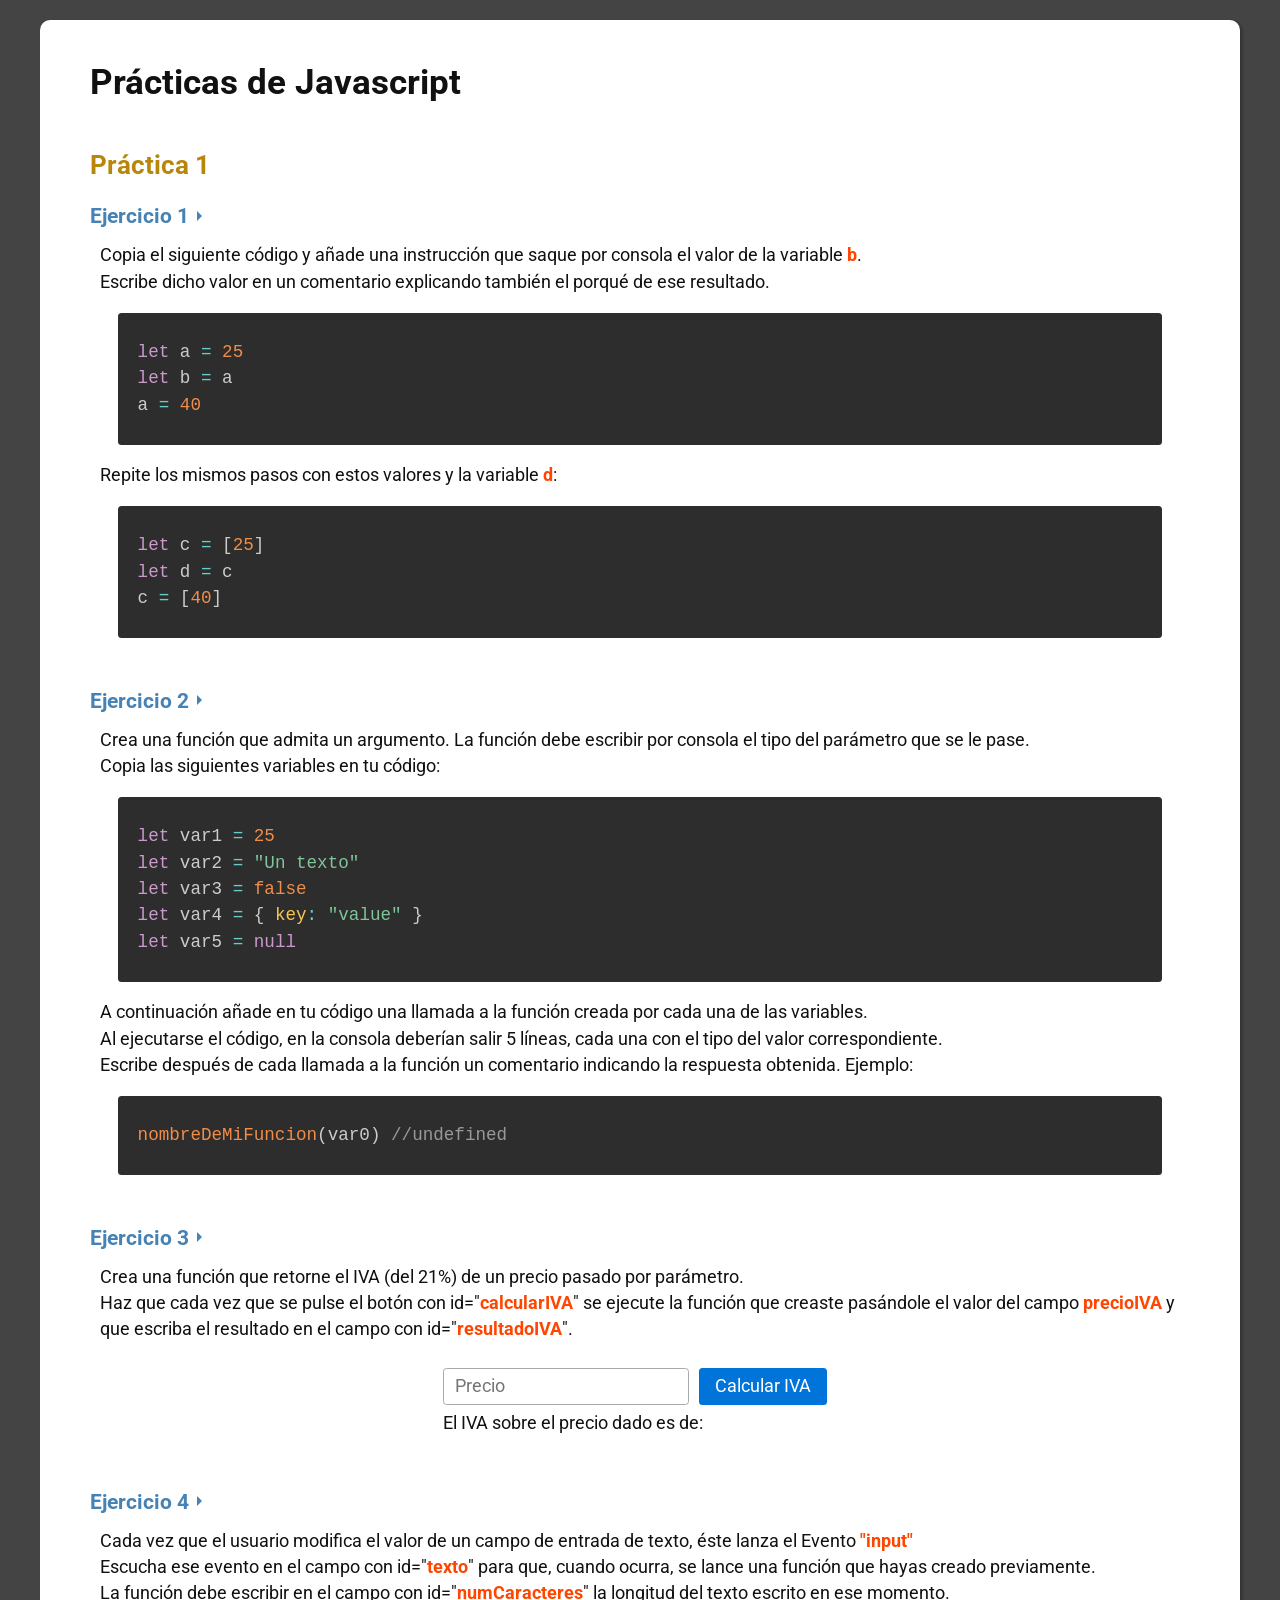
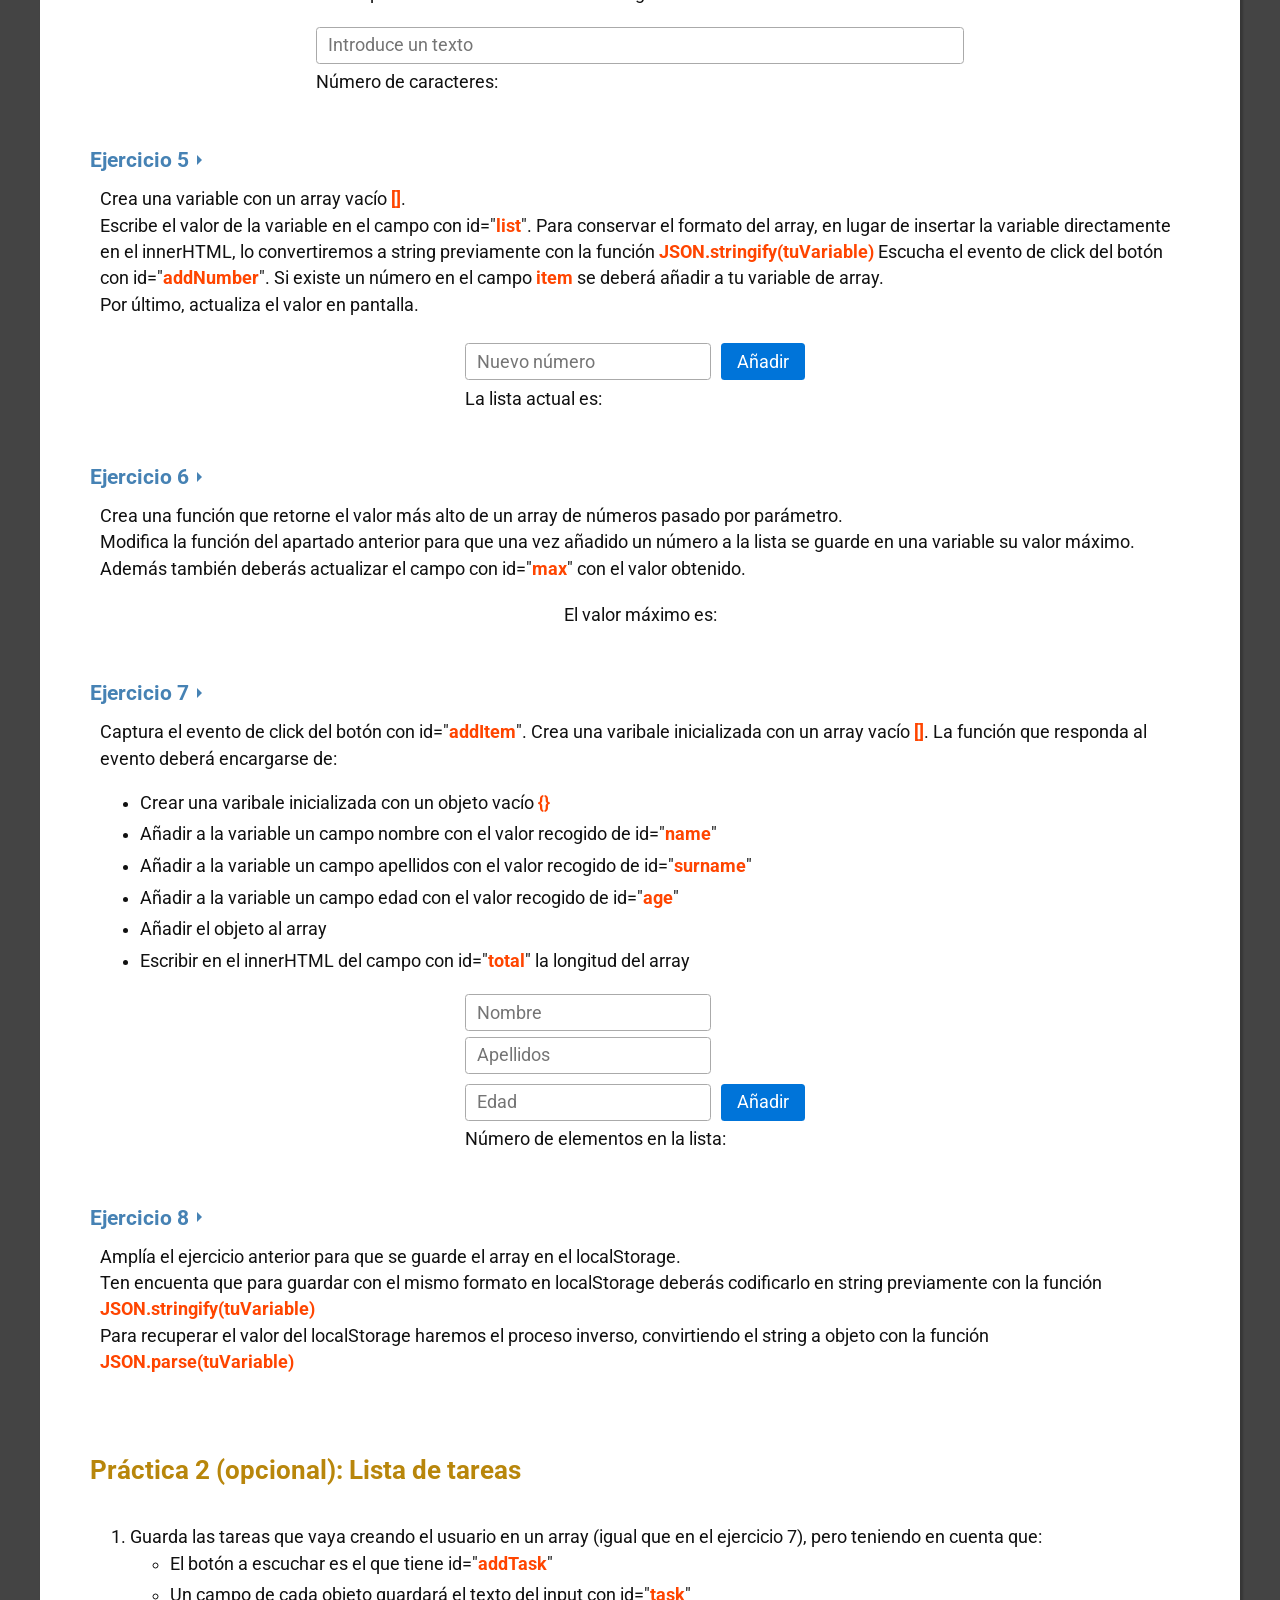
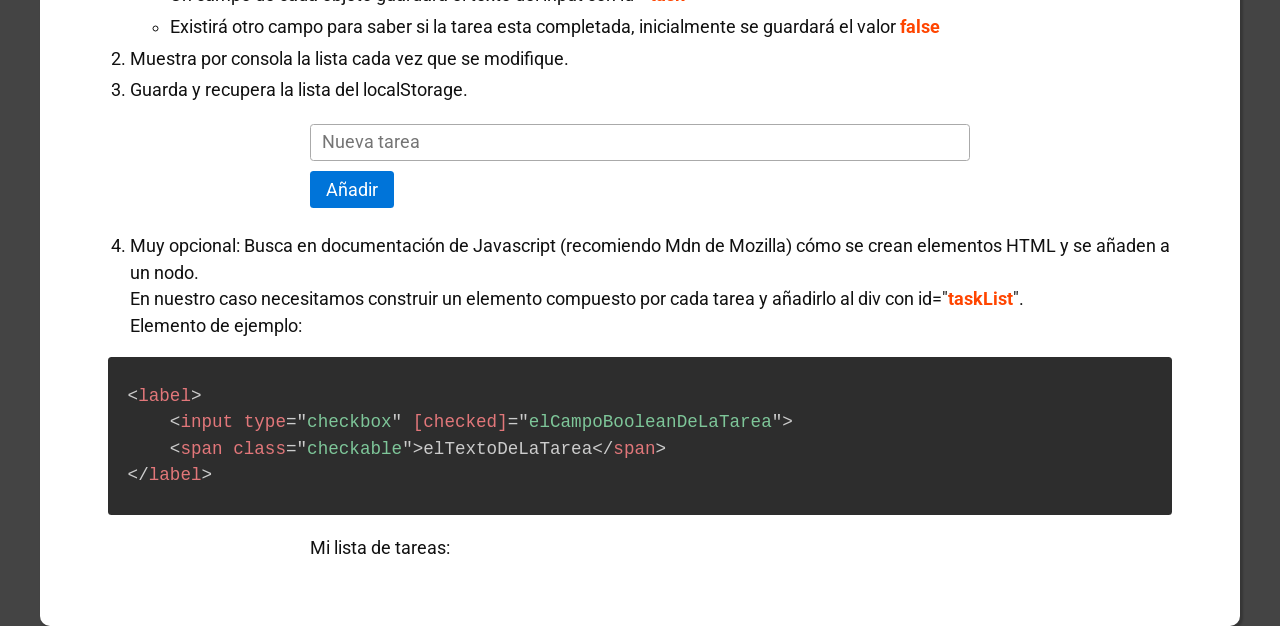
==== commit ae1ca0cf: "Update Practices" ====
--- a/docs/index.html
+++ b/docs/index.html
@@ -27,11 +27,39 @@
             <section>
                 <h3 onclick="toggleFolded(event)">Ejercicio 1</h3>
                 <div class="foldable">
-                    <pre><code class="language-js">
-    let valor = 25;
-    if (true) {
-        console.log('hola que hase')
-    }
+                    Copia el siguiente código y añade una instrucción que saque por consola el valor de la variable <span class="bold">b</span>.<br> 
+                    Escribe dicho valor en un comentario explicando también el porqué de ese resultado.
+                    <pre><code class="language-js">
+let a = 25
+let b = a
+a = 40
+                    </code></pre>
+                    Repite los mismos pasos con estos valores y la variable <span class="bold">d</span>:
+                    <pre><code class="language-js">
+let c = [25]
+let d = c
+c = [40]
+                    </code></pre>
+                </div>
+            </section>
+
+            <section>
+                <h3 onclick="toggleFolded(event)">Ejercicio 2</h3>
+                <div class="foldable">
+                    Crea una función que admita un argumento. La función debe escribir por consola el tipo del parámetro que se le pase.<br>
+                    Copia las siguientes variables en tu código:
+                    <pre><code class="language-js">
+let var1 = 25
+let var2 = "Un texto"
+let var3 = false
+let var4 = { key: "value" }
+let var5 = null
+                    </code></pre>
+                    A continuación añade en tu código una llamada a la función creada por cada una de las variables.<br>
+                    Al ejecutarse el código, en la consola deberían salir 5 líneas, cada una con el tipo del valor correspondiente.<br>
+                    Escribe después de cada llamada a la función un comentario indicando la respuesta obtenida. Ejemplo:
+                    <pre><code class="language-js">
+nombreDeMiFuncion(var0) //undefined
                     </code></pre>
                 </div>
             </section>
@@ -39,58 +67,131 @@
             <section>
                 <h3 onclick="toggleFolded(event)">Ejercicio 3</h3>
                 <div class="foldable">
-
+                    Crea una función que retorne el IVA (del 21%) de un precio pasado por parámetro.<br>
+                    Haz que cada vez que se pulse el botón con id="<span class="bold">calcularIVA</span>" se ejecute la función que creaste pasándole el valor del campo <span class="bold">precioIVA</span> y que escriba el resultado en el campo con id="<span class="bold">resultadoIVA</span>".
+                    <fieldset class="centered">
+                        <input id="precioIVA" type="number" placeholder="Precio"><input id="calcularIVA" type="button" class="button" value="Calcular IVA"><br>
+                        El IVA sobre el precio dado es de: <span id="resultadoIVA"></span>
+                    </fieldset>
                 </div>
             </section>
 
             <section>
                 <h3 onclick="toggleFolded(event)">Ejercicio 4</h3>
                 <div class="foldable">
-
+                    Cada vez que el usuario modifica el valor de un campo de entrada de texto, éste lanza el Evento <span class="bold">"input"</span><br>
+                    Escucha ese evento en el campo con id="<span class="bold">texto</span>" para que, cuando ocurra, se lance una función que hayas creado previamente.<br>
+                    La función debe escribir en el campo con id="<span class="bold">numCaracteres</span>" la longitud del texto escrito en ese momento.
+                    <fieldset class="big centered">
+                        <input id="texto" type="string" placeholder="Introduce un texto"><br>
+                        Número de caracteres: <span id="numCaracteres"></span>
+                    </fieldset>
                 </div>
             </section>
 
             <section>
                 <h3 onclick="toggleFolded(event)">Ejercicio 5</h3>
                 <div class="foldable">
-
+                    Crea una variable con un array vacío <span class="bold">[]</span>.<br>
+                    Escribe el valor de la variable en el campo con id="<span class="bold">list</span>".
+                    Para conservar el formato del array, en lugar de insertar la variable directamente en el innerHTML, lo convertiremos a string previamente con la función <span class="bold">JSON.stringify(tuVariable)</span>
+                    Escucha el evento de click del botón con id="<span class="bold">addNumber</span>".
+                    Si existe un número en el campo <span class="bold">item</span> se deberá añadir a tu variable de array.<br>
+                    Por último, actualiza el valor en pantalla.
+                    <fieldset class="centered">
+                        <input id="item" type="number" placeholder="Nuevo número"><input id="addNumber" type="button" class="button" value="Añadir"><br>
+                        La lista actual es: <span id="list"></span>
+                    </fieldset>
                 </div>
             </section>
 
             <section>
                 <h3 onclick="toggleFolded(event)">Ejercicio 6</h3>
                 <div class="foldable">
-
+                    Crea una función que retorne el valor más alto de un array de números pasado por parámetro.<br>
+                    Modifica la función del apartado anterior para que una vez añadido un número a la lista se guarde en una variable su valor máximo.<br>
+                    Además también deberás actualizar el campo con id="<span class="bold">max</span>" con el valor obtenido.
+                    <fieldset class="centered">
+                        El valor máximo es: <span id="max"></span>
+                    </fieldset>
                 </div>
             </section>
 
             <section>
                 <h3 onclick="toggleFolded(event)">Ejercicio 7</h3>
                 <div class="foldable">
-
+                    Captura el evento de click del botón con id="<span class="bold">addItem</span>".
+                    Crea una varibale inicializada con un array vacío <span class="bold">[]</span>.
+                    La función que responda al evento deberá encargarse de:<br>
+                    <ul>
+                        <li>Crear una varibale inicializada con un objeto vacío <span class="bold">{}</span></li>
+                        <li>Añadir a la variable un campo nombre con el valor recogido de id="<span class="bold">name</span>"</li>
+                        <li>Añadir a la variable un campo apellidos con el valor recogido de id="<span class="bold">surname</span>"</li>
+                        <li>Añadir a la variable un campo edad con el valor recogido de id="<span class="bold">age</span>"</li>
+                        <li>Añadir el objeto al array</li>
+                        <li>Escribir en el innerHTML del campo con id="<span class="bold">total</span>" la longitud del array</li>
+                    </ul>
+                    <fieldset class="centered">
+                        <input id="name" type="text" placeholder="Nombre"><br>
+                        <input id="surname" type="text" placeholder="Apellidos"><br>
+                        <input id="age" type="number" placeholder="Edad"><input id="addItem" type="button" class="button" value="Añadir"><br>
+                        Número de elementos en la lista: <span id="total"></span>
+                    </fieldset>
+
+                </div>
+            </section>
+
+            <section>
+                <h3 onclick="toggleFolded(event)">Ejercicio 8</h3>
+                <div class="foldable">
+                    Amplía el ejercicio anterior para que se guarde el array en el localStorage.<br>
+                    Ten encuenta que para guardar con el mismo formato en localStorage deberás codificarlo en string previamente con la función <span class="bold">JSON.stringify(tuVariable)</span><br>
+                    Para recuperar el valor del localStorage haremos el proceso inverso, convirtiendo el string a objeto con la función <span class="bold">JSON.parse(tuVariable)</span>
                 </div>
             </section>
         </article>
 
         <article>
-            <h2>Práctica 2</h2>
-            <section>
-                <h3 onclick="toggleFolded(event)">Ejercicio 1</h3>
-                <div class="foldable">
-
-                </div>
-            </section>
-            <section>
-                <h3 onclick="toggleFolded(event)">Ejercicio 2</h3>
-                <div class="foldable">
-            
-                </div>
-            </section>
-            <section>
-                <h3 onclick="toggleFolded(event)">Ejercicio 3</h3>
-                <div class="foldable">
-            
-                </div>
+            <h2>Práctica 2 (opcional): Lista de tareas</h2>
+            <section>
+                <ol>
+                    <li>Guarda las tareas que vaya creando el usuario en un array (igual que en el ejercicio 7), pero teniendo en cuenta que:
+                        <ul>
+                            <li>El botón a escuchar es el que tiene id="<span class="bold">addTask</span>"</li>
+                            <li>Un campo de cada objeto guardará el texto del input con id="<span class="bold">task</span>"</li>
+                            <li>Existirá otro campo para saber si la tarea esta completada, inicialmente se guardará el valor <span class="bold">false</span></li>
+                        </ul>
+                    </li>
+                    <li>
+                        Muestra por consola la lista cada vez que se modifique.
+                    </li>
+                    <li>
+                        Guarda y recupera la lista del localStorage.
+                    </li>
+                </ol>
+                <fieldset class="big centered">
+                    <input id="task" type="string" placeholder="Nueva tarea"><br>
+                    <button id="addTask">Añadir</button>
+                </fieldset>
+                <ol start="4">
+                    <li>
+                        Muy opcional: Busca en documentación de Javascript (recomiendo Mdn de Mozilla) cómo se crean elementos HTML y se
+                        añaden a un nodo.<br>
+                        En nuestro caso necesitamos construir un elemento compuesto por cada tarea y añadirlo al div con id="<span class="bold">taskList</span>".<br>
+                        Elemento de ejemplo:
+                    </li>
+                </ol>
+                <pre><code class="language-markup">
+&lt;label>
+    &lt;input type="checkbox" [checked]="elCampoBooleanDeLaTarea">
+    &lt;span class="checkable">elTextoDeLaTarea&lt;/span>
+&lt;/label>
+                </code></pre>
+                    
+                <fieldset class="big centered">
+                    <legend>Mi lista de tareas:</legend>
+                    <div id="taskList"></div>
+                </fieldset>
             </section>
         </article>
     </div>
--- a/docs/styles.css
+++ b/docs/styles.css
@@ -9,7 +9,7 @@
     box-shadow: 2px 2px 2px 1px rgba(0, 0, 0, 0.2);
     max-width: 1200px;
     margin: 20px auto;
-    padding: 15px 30px;
+    padding: 15px 50px;
     transition: height 1s;
 }
 
@@ -19,14 +19,75 @@
 
 h3 {
     color: steelblue;
+    cursor: pointer;
+    padding: 0;
+}
+
+h3::after {
+    content: ' ';
+    display: inline-block;
+
+    border-top: 5px solid transparent;
+    border-bottom: 5px solid transparent;
+    border-left: 5px solid currentColor;
+
+    vertical-align: middle;
+    margin-left: .5rem;
+    transform: translateY(-2px);
+
+    transition: transform .2s ease-out;
+}
+
+.folded h3::after {
+  transform: rotate(90deg) translateX(-3px);
 }
 
 .foldable {
     padding: 10px;
-    transition: all 1s allow-discrete;
 }
 
 .folded .foldable {
     opacity: 0;
     display: none;
-}+}
+
+.bold {
+    color: orangered;
+    font-weight: bolder;
+}
+
+.centered {
+    margin: 20px auto;
+    width: fit-content;
+}
+
+.centered input {
+    margin-right: 10px;
+    width: auto;
+}
+
+.centered.big {
+    width: 60%;
+}
+
+.centered.big input {
+    margin-right: 0;
+    width: 100%;
+}
+
+pre[class*=language-] {
+    margin: 1em;
+    padding: 0 20px;
+}
+
+article {
+    margin-bottom: 50px;
+}
+
+section {
+    margin-bottom: 20px;
+}
+
+input {
+    margin-bottom: .3em;
+}
